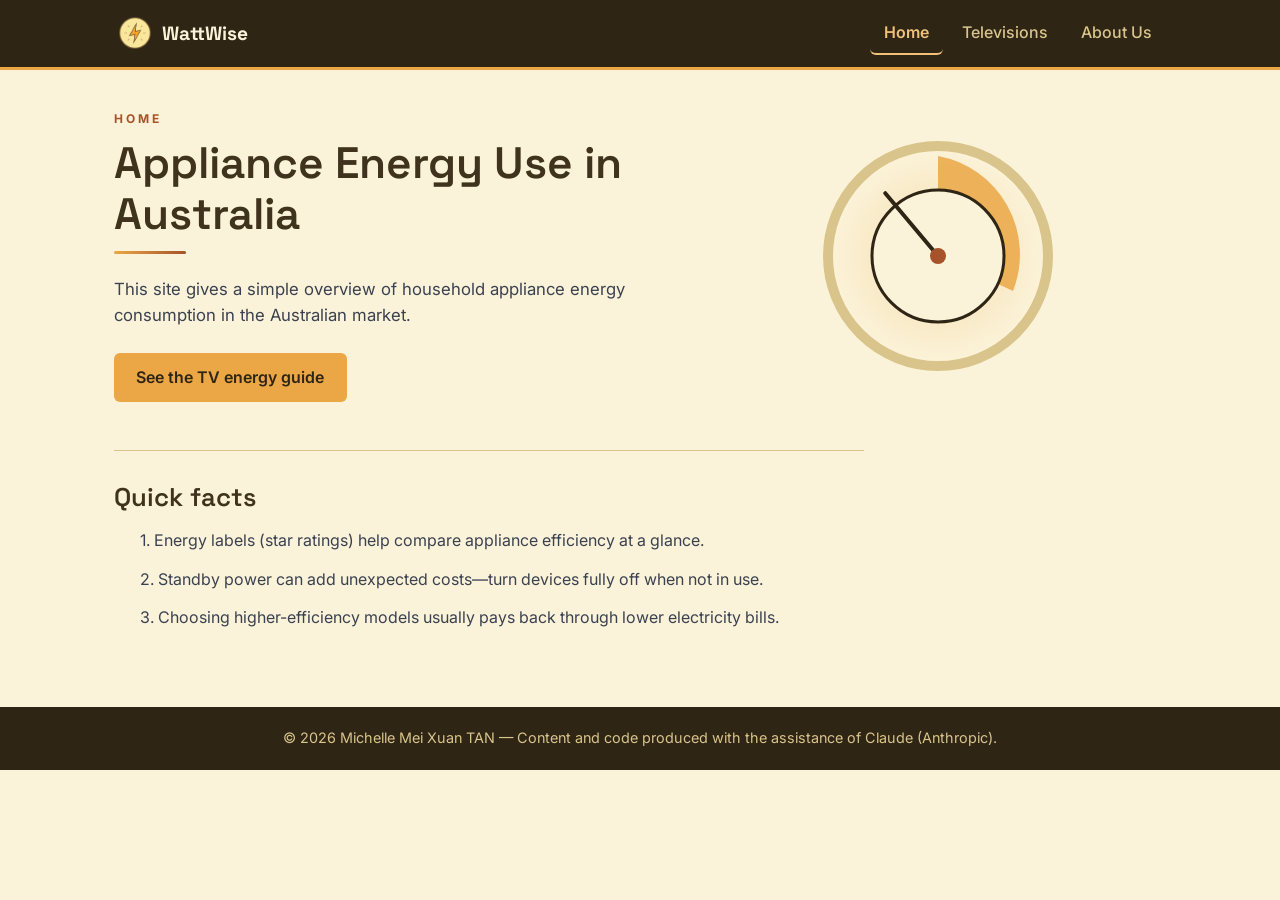
==== index.html @ 039c65d0 "T01" ====
<!DOCTYPE html>
<html lang="en-AU">
<head>
<meta charset="UTF-8">
<meta name="viewport" content="width=device-width, initial-scale=1.0">
<title>WattWise — Home</title>
<link rel="preconnect" href="https://fonts.googleapis.com">
<link rel="preconnect" href="https://fonts.gstatic.com" crossorigin>
<link href="https://fonts.googleapis.com/css2?family=Space+Grotesk:wght@500;600;700&family=Inter:wght@400;500;600&display=swap" rel="stylesheet">
<link rel="stylesheet" href="styles.css">
</head>
<body>

<header class="site-header">
  <div class="header-inner">
    <a href="index.html" class="logo" aria-label="WattWise home">
      <img src="PowerIcon.png" alt="" class="logo-mark">
      <span class="logo-text">WattWise</span>
    </a>

    <nav class="main-nav" aria-label="Main">
      <ul>
        <li><a href="index.html" class="nav-link">Home</a></li>
        <li><a href="televisions.html" class="nav-link">Televisions</a></li>
        <li><a href="about.html" class="nav-link">About Us</a></li>
      </ul>
    </nav>
  </div>
</header>

<main>

  <div class="hero">
    <div class="hero-text">
      <span class="eyebrow">Home</span>
      <h1>Appliance Energy Use in Australia</h1>
      <p class="hero-sub">This site gives a simple overview of household appliance energy consumption in the Australian market.</p>
      <a href="televisions.html" class="cta">See the TV energy guide</a>
    </div>
    <div class="hero-art" aria-hidden="true">
      <svg viewBox="0 0 260 260" class="dial">
        <circle cx="130" cy="130" r="110" class="dial-ring"/>
        <path d="M130 130 L130 30 A100 100 0 0 1 205 165 Z" class="dial-fill"/>
        <circle cx="130" cy="130" r="66" class="dial-hub"/>
        <g class="dial-needle">
          <line x1="130" y1="130" x2="130" y2="48"/>
        </g>
        <circle cx="130" cy="130" r="8" class="dial-pin"/>
      </svg>
    </div>
  </div>

  <div class="quick-facts">
    <h2>Quick facts</h2>
    <ul>
      <li>1. Energy labels (star ratings) help compare appliance efficiency at a glance.</li>
      <li>2. Standby power can add unexpected costs—turn devices fully off when not in use.</li>
      <li>3. Choosing higher-efficiency models usually pays back through lower electricity bills.</li>
    </ul>
  </div>

</main>

<footer class="site-footer">
  <p>© <span id="year"></span> Michelle Mei Xuan TAN — Content and code produced with the assistance of Claude (Anthropic).</p>
</footer>

<script src="script.js"></script>
</body>
</html>
---- styles.css ----
/* ============================================
   WattWise — design tokens
   Palette drawn from a "power/energy" logo concept.
   Replace these hex values if you have an official logo to match.
   ============================================ */
:root {
  /* Colours sampled directly from the WattWise power-icon logo */
  --ink: #3F331E;
  --ink-deep: #2E2515;
  --paper: #FBF3D9;
  --paper-alt: #F8E8A5;
  --amber: #EBA746;
  --amber-light: #F2C179;
  --brown: #7D6744;
  --teal: #4C8C6B;
  --ember: #A6522B;
  --line: #D9C48C;

  --font-head: "Space Grotesk", "Segoe UI", sans-serif;
  --font-body: "Inter", "Segoe UI", sans-serif;
}

* { box-sizing: border-box; }

html { scroll-behavior: smooth; }

body {
  margin: 0;
  font-family: var(--font-body);
  color: var(--ink);
  background: var(--paper);
  line-height: 1.55;
}

h1, h2 {
  font-family: var(--font-head);
  font-weight: 600;
  line-height: 1.15;
  margin: 0 0 0.5em 0;
}

h1 { font-size: clamp(2rem, 4vw, 2.75rem); }
h2 { font-size: clamp(1.3rem, 2.5vw, 1.6rem); }

/* Shared eyebrow label + underline accent, used above/below h1
   on Home and About so their headings match the Televisions page's
   "Data insights" heading treatment. */
.eyebrow {
  display: block;
  font-family: var(--font-body);
  font-size: 0.75rem;
  font-weight: 700;
  letter-spacing: 0.25em;
  text-transform: uppercase;
  color: var(--ember);
  margin-bottom: 0.6rem;
}

h1::after {
  content: "";
  display: block;
  width: 72px;
  height: 3px;
  background: linear-gradient(90deg, var(--amber), var(--ember));
  margin-top: 0.75rem;
  border-radius: 2px;
}

p { margin: 0 0 1em 0; max-width: 68ch; }

a { color: inherit; }

:focus-visible {
  outline: 3px solid var(--teal);
  outline-offset: 2px;
}

/* ---------- Header / nav ---------- */

.site-header {
  background: var(--ink-deep);
  border-bottom: 3px solid var(--amber);
  position: sticky;
  top: 0;
  z-index: 10;
}

.header-inner {
  max-width: 1100px;
  margin: 0 auto;
  padding: 0.75rem 1.5rem;
  display: flex;
  align-items: center;
  justify-content: space-between;
  gap: 1rem;
  flex-wrap: wrap;
}

.logo {
  display: flex;
  align-items: center;
  gap: 0.6rem;
  text-decoration: none;
  padding: 0.25rem;
  border-radius: 6px;
  transition: transform 0.15s ease;
}

.logo:hover { transform: translateY(-1px); }

.logo-mark { width: 34px; height: 34px; }

.logo-text {
  font-family: var(--font-head);
  font-weight: 700;
  font-size: 1.2rem;
  color: var(--paper);
}

.main-nav ul {
  list-style: none;
  display: flex;
  gap: 0.25rem;
  margin: 0;
  padding: 0;
}

.nav-link {
  display: inline-block;
  text-decoration: none;
  color: #D9C48C;
  font-weight: 500;
  padding: 0.5rem 0.9rem;
  border-radius: 6px;
  border-bottom: 2px solid transparent;
  transition: color 0.15s ease, background 0.15s ease, border-color 0.15s ease;
}

.nav-link:hover {
  color: var(--paper);
  background: rgba(247, 193, 91, 0.12);
}

.nav-link.active {
  color: var(--amber-light);
  border-bottom-color: var(--amber-light);
  font-weight: 600;
}

/* ---------- Page sections ---------- */

main {
  max-width: 1100px;
  margin: 0 auto;
  padding: 2.5rem 1.5rem 4rem;
}

.page-intro { max-width: 70ch; color: #3A4150; }

/* ---------- Home: hero ---------- */

.hero {
  display: grid;
  grid-template-columns: 1.1fr 0.9fr;
  gap: 2.5rem;
  align-items: center;
  margin-bottom: 3rem;
}

.hero-sub { color: #3A4150; font-size: 1.05rem; }

.cta {
  display: inline-block;
  margin-top: 0.5rem;
  background: var(--amber);
  color: var(--ink-deep);
  font-weight: 600;
  padding: 0.75rem 1.4rem;
  border-radius: 6px;
  text-decoration: none;
  transition: background 0.15s ease;
}

.cta:hover { background: var(--amber-light); }

.hero-art {
  display: flex;
  justify-content: center;
  position: relative;
}

.hero-art::before {
  content: "";
  position: absolute;
  inset: 0;
  margin: auto;
  width: 220px;
  height: 220px;
  background: radial-gradient(circle, var(--amber) 0%, transparent 70%);
  opacity: 0.3;
  z-index: -1;
}

.dial { width: 100%; max-width: 260px; }
.dial-ring { fill: none; stroke: var(--line); stroke-width: 10; }
.dial-fill { fill: var(--amber); opacity: 0.85; }
.dial-hub { fill: var(--paper); stroke: var(--ink-deep); stroke-width: 3; }
.dial-needle line {
  stroke: var(--ink-deep);
  stroke-width: 4;
  stroke-linecap: round;
  transform-origin: 130px 130px;
  transform: rotate(-40deg);
  animation: needle-settle 1.1s ease-out;
}
.dial-pin { fill: var(--ember); }

@keyframes needle-settle {
  from { transform: rotate(-140deg); }
  to { transform: rotate(-40deg); }
}

@media (prefers-reduced-motion: reduce) {
  .dial-needle line { animation: none; }
}

/* ---------- Home: quick facts ---------- */

.quick-facts {
  border-top: 1px solid var(--line);
  padding-top: 2rem;
  max-width: 75ch;
}

.quick-facts ul {
  list-style: none;
  margin: 1rem 0 0;
  padding: 0;
}

.quick-facts li {
  position: relative;
  padding-left: 1.6rem;
  margin-bottom: 0.85rem;
  color: #3A4150;
}

.quick-facts li::before {
  position: absolute;
  left: 0;
  top: -0.05em;
  color: var(--amber);
}

/* ---------- Televisions page ---------- */

/* ---------- Insights intro ---------- */

.insights {
  text-align: center;
}

.insights h2 {
  position: relative;
  display: inline-block;
  font-size: clamp(1.7rem, 3.2vw, 2.3rem);
  margin-top: 0.4rem;
}

.insights h2::after {
  content: "";
  display: block;
  width: 56px;
  height: 3px;
  background: var(--amber);
  margin: 0.75rem auto 0;
  border-radius: 2px;
}

.insights .page-intro {
  max-width: 58ch;
  margin: 1.1rem auto 0;
  font-size: 1.05rem;
  color: var(--brown);
}

/* Small meta pills under the intro — a light creative touch */
.insight-meta {
  display: flex;
  justify-content: center;
  flex-wrap: wrap;
  gap: 0.6rem;
  margin: 1.5rem 0 0;
}

.meta-pill {
  display: inline-flex;
  align-items: center;
  gap: 0.3rem;
  background: var(--paper-alt);
  border: 1px solid var(--line);
  color: var(--brown);
  font-size: 0.8rem;
  font-weight: 600;
  padding: 0.35rem 0.9rem;
  border-radius: 999px;
}

/* Chart list */
.chart-grid {
  display: flex;
  flex-direction: column;
  margin: 3rem 0 0;
  padding: 0;
  list-style: none;
}

.chart-card {
  margin: 0;
  padding: 2.5rem 0;
  border-bottom: 1px solid var(--line);
  display: flex;
  flex-direction: column;
  align-items: center;
  text-align: center;
  gap: 0.85rem;
}

.chart-card:last-of-type { border-bottom: none; }

.chart-card h3 {
  font-size: clamp(1.05rem, 1.5vw, 1.25rem);
  font-weight: 600;
  margin: 0;
  color: var(--ink);
  max-width: 60ch;
}

.chart-type {
  display: block;
  font-size: 0.78rem;
  font-weight: 600;
  letter-spacing: 0.06em;
  text-transform: uppercase;
  color: var(--brown);
}

.chart-image {
  width: 100%;
  max-width: 820px;
  height: auto;
  display: block;
  border-radius: 6px;
  border: 1px solid var(--line);
  background: var(--paper);
  cursor: zoom-in;
}

/* Two-chart pairs (used for questions with more than one chart type) */
.chart-pair {
  display: flex;
  flex-wrap: wrap;
  justify-content: center;
  gap: 1.5rem;
  width: 100%;
}

.chart-pair-item {
  display: flex;
  flex-direction: column;
  align-items: center;
  gap: 0.5rem;
  flex: 1 1 340px;
  max-width: 420px;
}

.chart-pair-item .chart-image { max-width: 100%; }

/* Lightbox for click-to-enlarge */
.lightbox-overlay {
  position: fixed;
  inset: 0;
  background: rgba(46, 37, 21, 0.85);
  display: flex;
  align-items: center;
  justify-content: center;
  padding: 2rem;
  opacity: 0;
  visibility: hidden;
  transition: opacity 0.2s ease;
  z-index: 100;
  cursor: zoom-out;
}

.lightbox-overlay.open {
  opacity: 1;
  visibility: visible;
}

.lightbox-img {
  max-width: 95vw;
  max-height: 90vh;
  border-radius: 8px;
  box-shadow: 0 20px 60px rgba(0, 0, 0, 0.5);
}

/* Per-chart finding callout */
.finding {
  max-width: 55ch;
  margin: 0;
  font-size: 0.95rem;
  color: var(--ink);
}

.finding-tag {
  display: inline-block;
  font-size: 0.7rem;
  font-weight: 700;
  letter-spacing: 0.1em;
  text-transform: uppercase;
  color: var(--teal);
  margin-right: 0.4rem;
}

/* Closing conclusion panel — light card with a bold top accent
   and a large decorative quote mark, instead of a heavy dark box */
.conclusion {
  position: relative;
  margin: 3rem auto 0;
  max-width: 600px;
  padding: 2.25rem 2rem 2rem;
  background: var(--paper-alt);
  border-top: 4px solid var(--amber);
  border-radius: 4px;
  text-align: center;
  overflow: hidden;
}

.conclusion::before {
  content: "\201C";
  position: absolute;
  top: -0.4rem;
  left: 1rem;
  font-family: var(--font-head);
  font-size: 5rem;
  color: var(--amber);
  opacity: 0.25;
  line-height: 1;
}

.conclusion-icon {
  display: inline-flex;
  align-items: center;
  justify-content: center;
  width: 26px;
  height: 26px;
  border-radius: 50%;
  background: var(--teal);
  color: var(--paper);
  font-size: 0.85rem;
  font-weight: 700;
  margin-right: 0.5rem;
  vertical-align: middle;
}

.conclusion-tag {
  position: relative;
  display: inline-flex;
  align-items: center;
  font-size: 0.75rem;
  font-weight: 700;
  letter-spacing: 0.2em;
  text-transform: uppercase;
  color: var(--ember);
  margin-bottom: 0.75rem;
}

.conclusion p {
  position: relative;
  margin: 0;
  max-width: none;
  color: var(--ink);
  font-family: var(--font-head);
  font-size: clamp(1.05rem, 1.7vw, 1.3rem);
  font-weight: 600;
  line-height: 1.45;
}


/* ---------- About page ---------- */

.credits {
  border-top: 1px solid var(--line);
  padding-top: 2rem;
  max-width: 75ch;
}

.credits p { color: #3A4150; }

/* ---------- Footer ---------- */

.site-footer {
  background: var(--ink-deep);
  color: #D9C48C;
  text-align: center;
  padding: 1.25rem 1.5rem;
  font-size: 0.9rem;
}

.site-footer p {
  max-width: none;
  margin: 0;
}

/* ---------- Responsive ---------- */

@media (max-width: 720px) {
  .hero { grid-template-columns: 1fr; }
  .hero-art { order: -1; }
  .main-nav ul { gap: 0; }
  .nav-link { padding: 0.5rem 0.6rem; font-size: 0.95rem; }
}
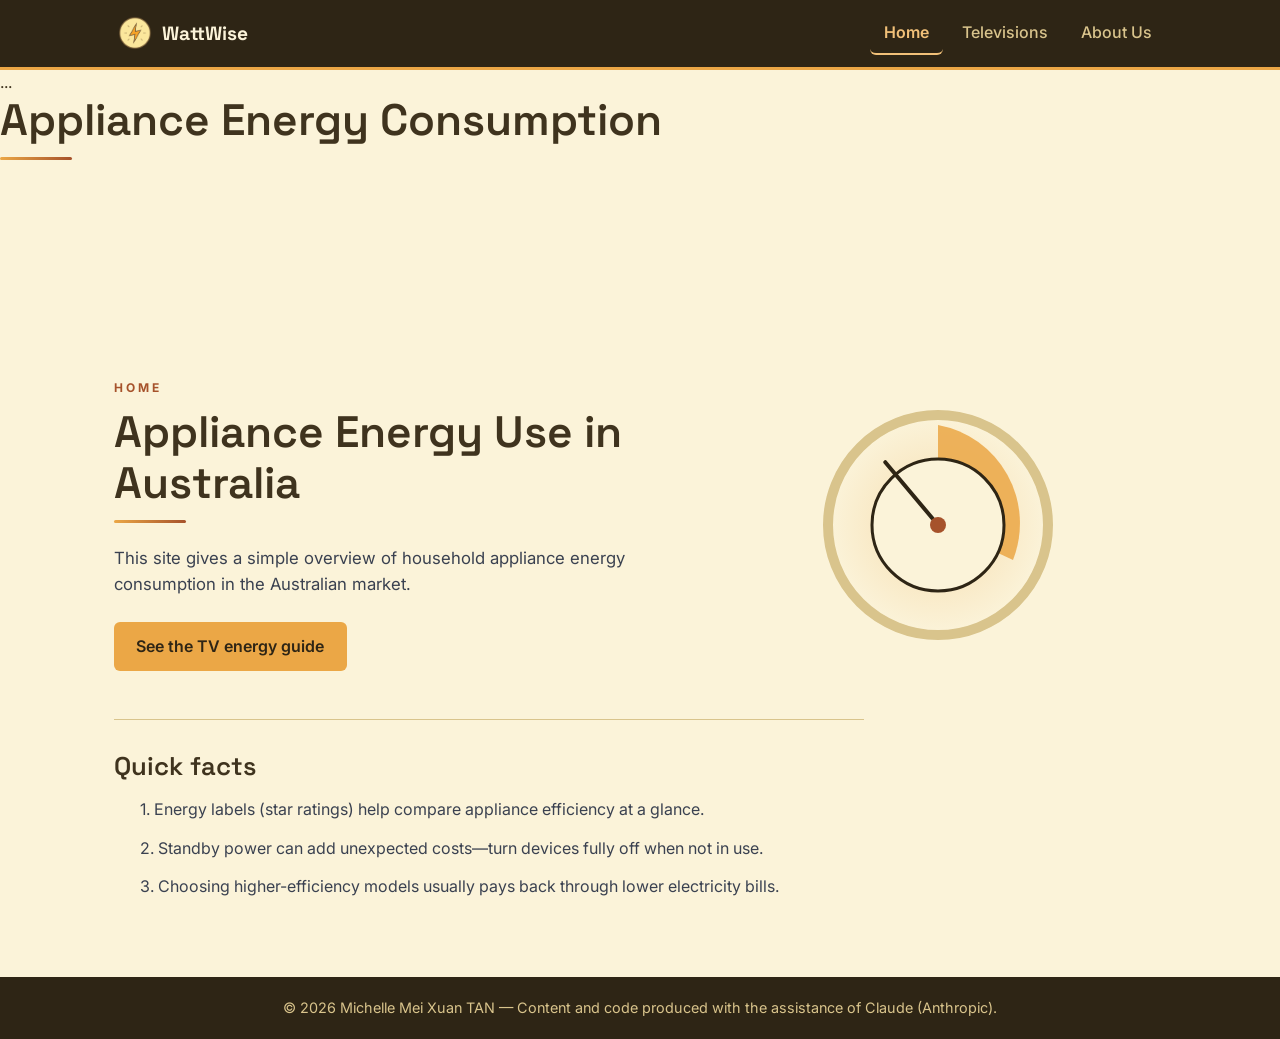
==== commit d728f69f: "T04-2: Manipulate and add elements to a webpage with D3" ====
--- a/index.html
+++ b/index.html
@@ -27,6 +27,18 @@
     </nav>
   </div>
 </header>
+
+<body>
+...
+</header>
+<h1>Appliance Energy Consumption</h1>
+<div id="content"></div>
+<!-- Give the SVG a size so shapes can be seen -->
+<svg width="300" height="150"></svg>
+<!-- Load D3 first, then your D3 code file -->
+<script src="https://d3js.org/d3.v7.min.js"></script>
+<script src="energy-d3.js"></script>
+</body>
 
 <main>
 
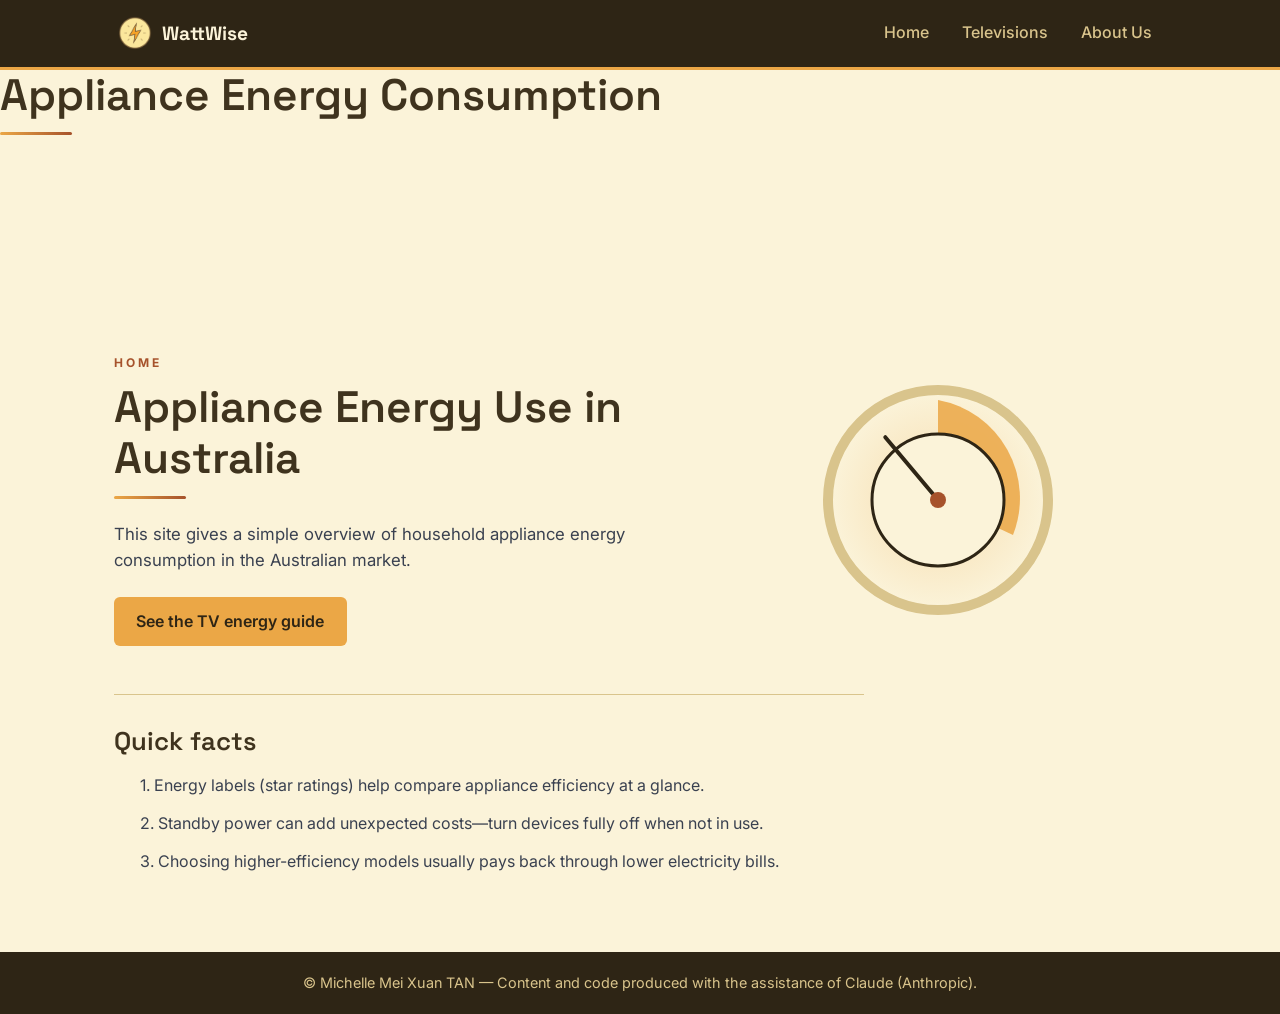
==== commit 019ccc65: "feat(t04-3): add responsive SVG container and test rect" ====
--- a/index.html
+++ b/index.html
@@ -28,16 +28,14 @@
   </div>
 </header>
 
-<body>
-...
 </header>
-<h1>Appliance Energy Consumption</h1>
-<div id="content"></div>
-<!-- Give the SVG a size so shapes can be seen -->
-<svg width="300" height="150"></svg>
-<!-- Load D3 first, then your D3 code file -->
-<script src="https://d3js.org/d3.v7.min.js"></script>
-<script src="energy-d3.js"></script>
+  <h1>Appliance Energy Consumption</h1>
+  <div id="content"></div>
+  <!-- Give the SVG a size so shapes can be seen -->
+  <svg width="300" height="150"></svg>
+  <!-- Load D3 first, then your D3 code file -->
+  <script src="https://d3js.org/d3.v7.min.js"></script>
+  <script src="energy-d3.js"></script>
 </body>
 
 <main>
@@ -71,12 +69,19 @@
     </ul>
   </div>
 
+  <div class="responsive-svg-container"></div>
+
 </main>
 
 <footer class="site-footer">
   <p>© <span id="year"></span> Michelle Mei Xuan TAN — Content and code produced with the assistance of Claude (Anthropic).</p>
 </footer>
 
-<script src="script.js"></script>
+<!-- D3 library -->
+<script src="https://d3js.org/d3.v7.min.js"></script>
+<!-- NEW: JS for T04-3 only -->
+<script src="t04-3-bars.js"></script>
+<!-- Old T04-2 demo (temporarily disabled) -->
+<!-- <script src="energy-d3.js"></script> -->
 </body>
 </html>
--- a/styles.css
+++ b/styles.css
@@ -519,4 +519,10 @@
   .hero-art { order: -1; }
   .main-nav ul { gap: 0; }
   .nav-link { padding: 0.5rem 0.6rem; font-size: 0.95rem; }
+}
+
+.responsive-svg-container {
+margin: 0 auto; /* center */
+width: 100%; /* fill parent width */
+max-width: 1200px; /* cap max width */
 }
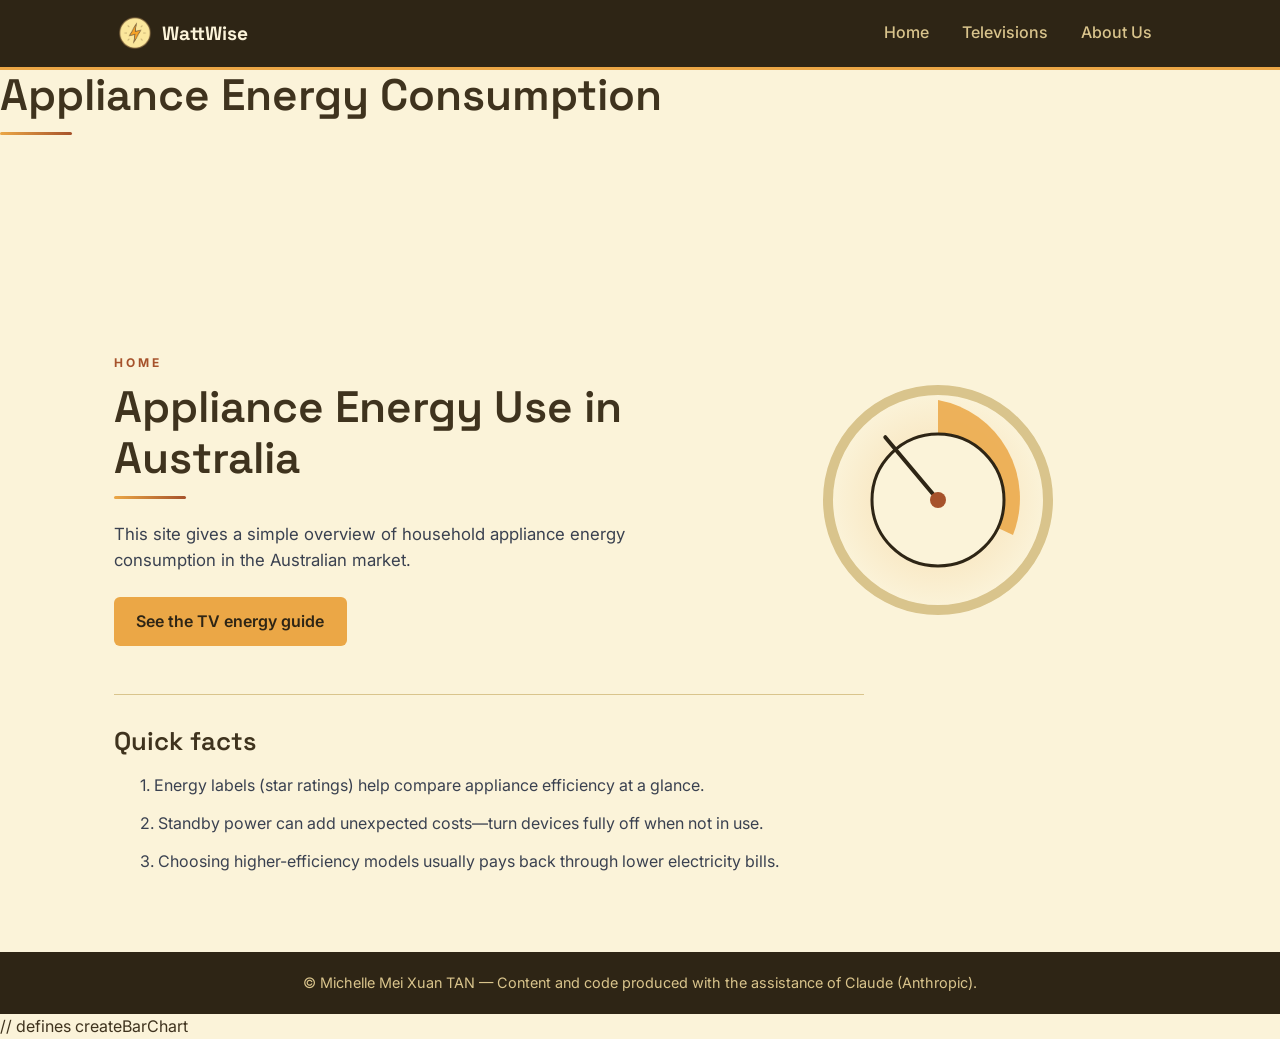
==== commit 059e661c: "feat(t04-5): bind data to rects; set width/height; defer spacing to T04-6" ====
--- a/index.html
+++ b/index.html
@@ -79,9 +79,14 @@
 
 <!-- D3 library -->
 <script src="https://d3js.org/d3.v7.min.js"></script>
-<!-- NEW: JS for T04-3 only -->
-<script src="t04-3-bars.js"></script>
-<!-- Old T04-2 demo (temporarily disabled) -->
+
+<!-- NEW: T04-4 loader -->
+<script src="t04-4-load.js"></script>
+<script src="t04-5-bars.js"></script>  // defines createBarChart
+
+
+<!-- Old js files (disabled while doing T04-4) -->
 <!-- <script src="energy-d3.js"></script> -->
+<!-- <script src="t04-3-bars.js"></script> -->
 </body>
 </html>
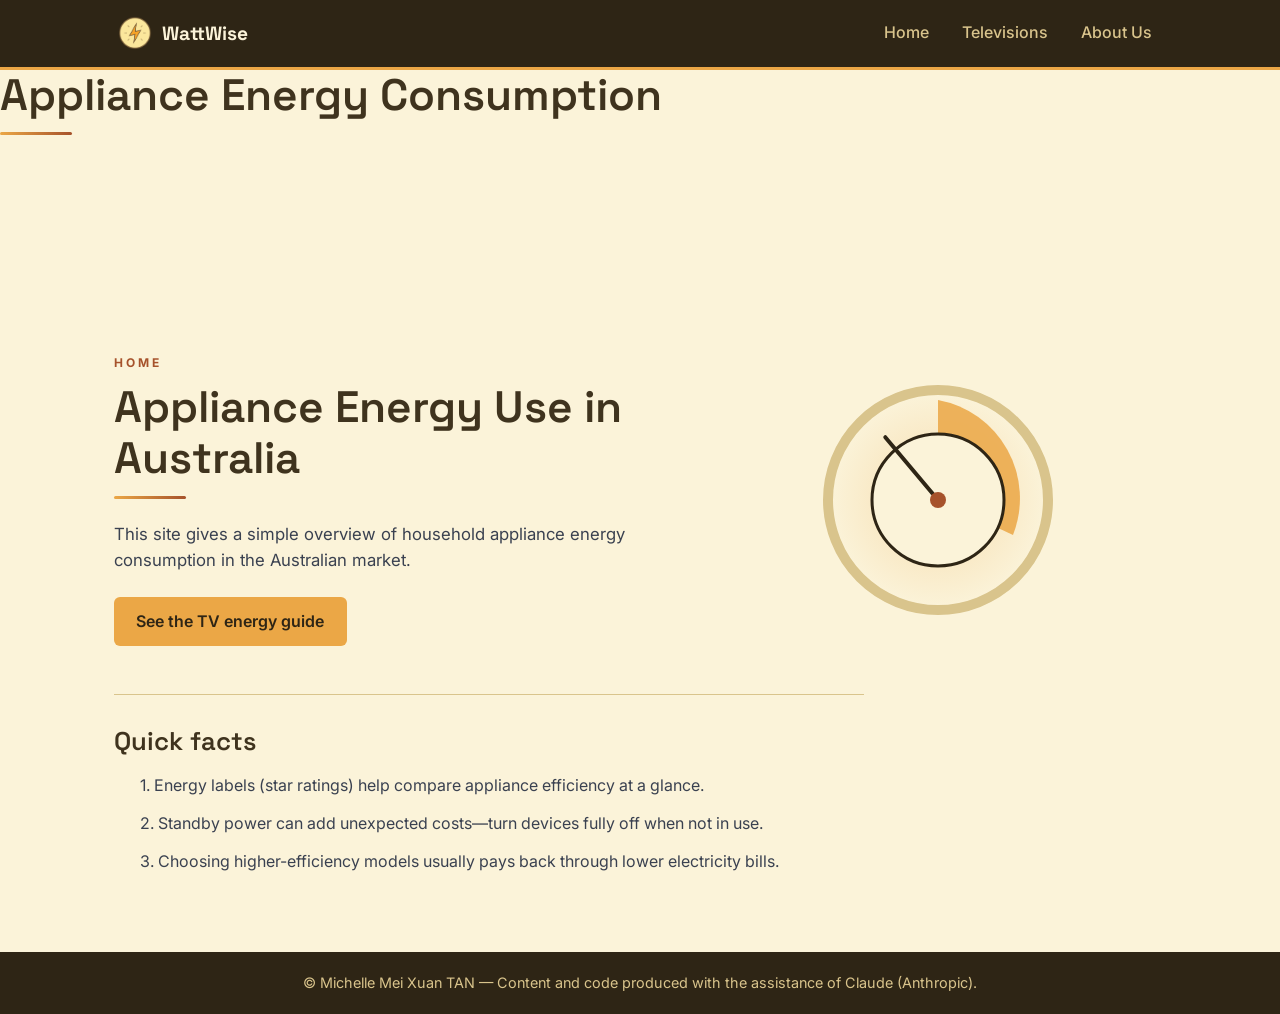
==== commit 842bf224: "Update the bar chart" ====
--- a/index.html
+++ b/index.html
@@ -82,7 +82,7 @@
 
 <!-- NEW: T04-4 loader -->
 <script src="t04-4-load.js"></script>
-<script src="t04-5-bars.js"></script>  // defines createBarChart
+<script src="t04-5-bars.js"></script>  
 
 
 <!-- Old js files (disabled while doing T04-4) -->
